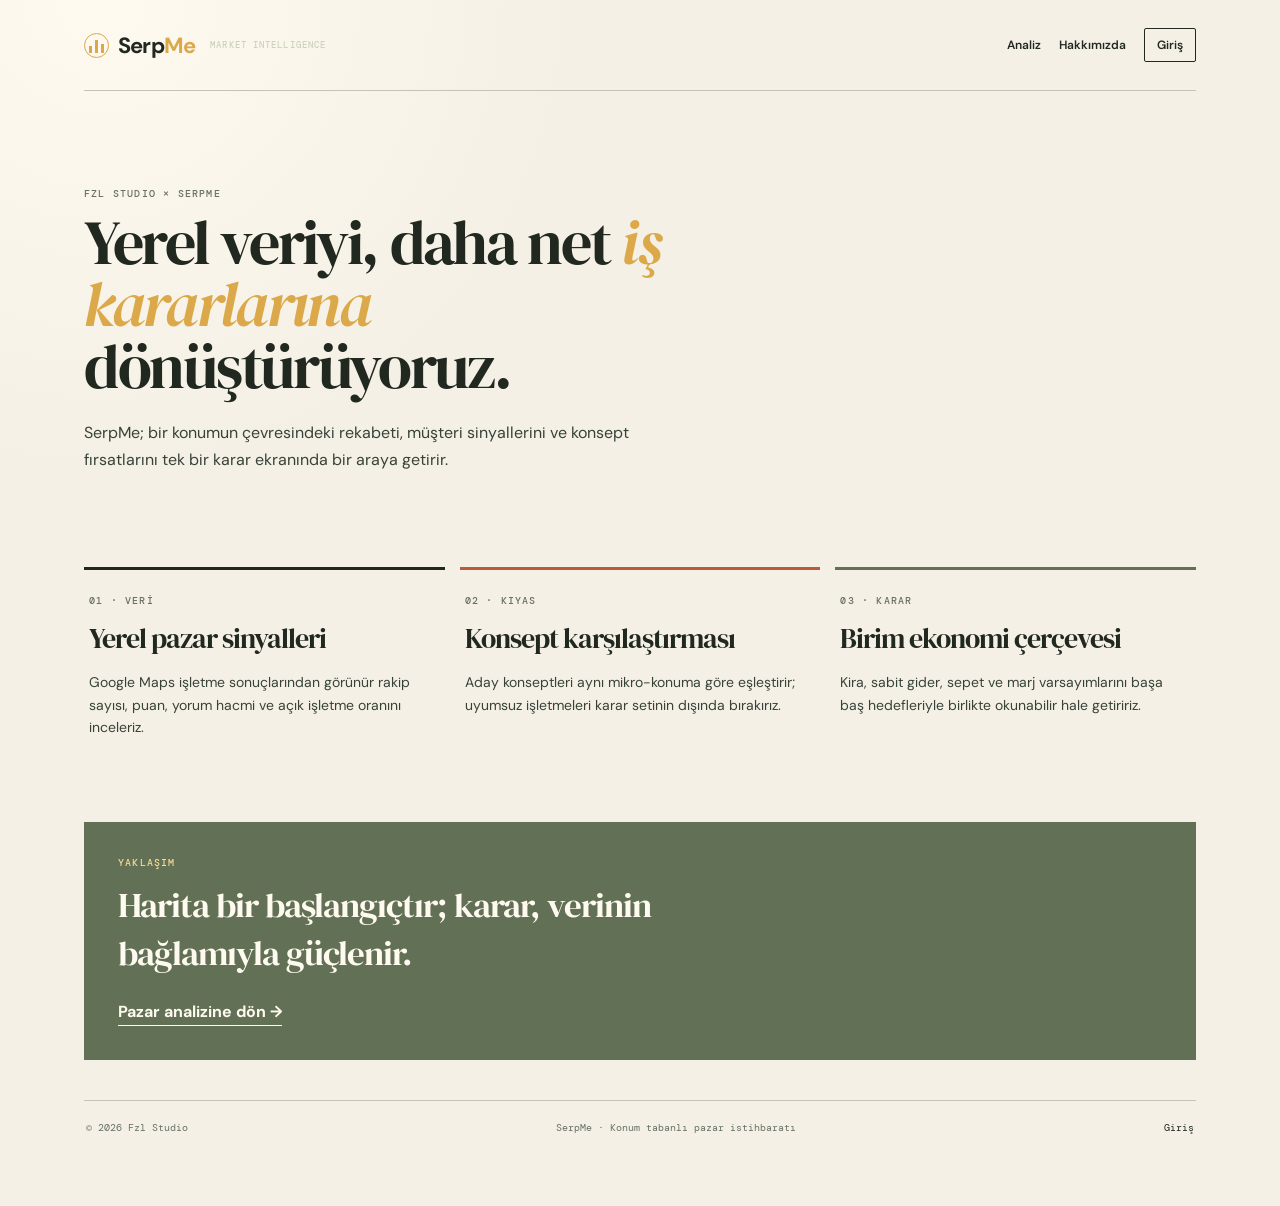
==== about.html @ f9e99232 "Harita görünümü ve SerpMe site sayfaları" ====
<!doctype html>
<html lang="tr">
<head>
  <meta charset="UTF-8" />
  <meta name="viewport" content="width=device-width, initial-scale=1.0" />
  <title>Hakkımızda — SerpMe</title>
  <link rel="stylesheet" href="styles.css" />
</head>
<body>
  <main class="site-page">
    <nav class="page-nav" aria-label="Ana menü">
      <a class="brand" href="/"><span class="logo" aria-hidden="true"><i></i><i></i><i></i></span><span>Serp<span class="brand-accent">Me</span></span><small>MARKET INTELLIGENCE</small></a>
      <div class="nav-links"><a href="/">Analiz</a><a href="/about.html" aria-current="page">Hakkımızda</a><a class="nav-cta" href="/login.html">Giriş</a></div>
    </nav>
    <section class="about-hero">
      <p class="eyebrow">FZL STUDIO × SERPME</p>
      <h1>Yerel veriyi, daha net <em>iş kararlarına</em> dönüştürüyoruz.</h1>
      <p>SerpMe; bir konumun çevresindeki rekabeti, müşteri sinyallerini ve konsept fırsatlarını tek bir karar ekranında bir araya getirir.</p>
    </section>
    <section class="about-grid">
      <article><p class="eyebrow">01 · VERİ</p><h2>Yerel pazar sinyalleri</h2><p>Google Maps işletme sonuçlarından görünür rakip sayısı, puan, yorum hacmi ve açık işletme oranını inceleriz.</p></article>
      <article><p class="eyebrow">02 · KIYAS</p><h2>Konsept karşılaştırması</h2><p>Aday konseptleri aynı mikro-konuma göre eşleştirir; uyumsuz işletmeleri karar setinin dışında bırakırız.</p></article>
      <article><p class="eyebrow">03 · KARAR</p><h2>Birim ekonomi çerçevesi</h2><p>Kira, sabit gider, sepet ve marj varsayımlarını başa baş hedefleriyle birlikte okunabilir hale getiririz.</p></article>
    </section>
    <section class="about-callout"><p class="eyebrow">YAKLAŞIM</p><h2>Harita bir başlangıçtır; karar, verinin bağlamıyla güçlenir.</h2><a class="text-link" href="/">Pazar analizine dön →</a></section>
    <footer class="site-footer"><span>© 2026 Fzl Studio</span><span>SerpMe · Konum tabanlı pazar istihbaratı</span><a href="/login.html">Giriş</a></footer>
  </main>
</body>
</html>
---- styles.css ----
@import url('https://fonts.googleapis.com/css2?family=DM+Mono:wght@400;500&family=DM+Sans:wght@400;500;600;700&family=DM+Serif+Display:ital@0;1&display=swap');

:root{--paper:#f5f0e6;--paper-deep:#e8dfcf;--ink:#202820;--ink-soft:#384338;--olive:#627055;--moss:#9aa780;--rust:#bd5b37;--rust-deep:#8e3d25;--sun:#dca94a;--line:#c9c2b4;--muted:#677066;--card:#fbf8f1}
*{box-sizing:border-box}html{background:var(--paper)}body{margin:0;background:radial-gradient(circle at 8% 0,#fffaf0 0,transparent 28%),var(--paper);color:var(--ink);font-family:'DM Sans',sans-serif;min-height:100vh}body:before{content:'';position:fixed;inset:0;z-index:-1;opacity:.26;pointer-events:none;background-image:repeating-linear-gradient(0deg,transparent 0,transparent 3px,rgba(65,53,37,.035) 4px)}main{max-width:1160px;margin:auto;padding:28px 24px 72px}.hero{min-height:595px;border:1px solid var(--ink);border-radius:3px;padding:25px 44px;position:relative;overflow:hidden;background:var(--ink);color:#fffaf0}.hero:before{content:'';position:absolute;width:450px;height:450px;right:-122px;bottom:-226px;border:1px solid rgba(245,240,230,.38);border-radius:50%;box-shadow:0 0 0 45px rgba(220,169,74,.16),0 0 0 46px rgba(245,240,230,.26),0 0 0 92px rgba(189,91,55,.15),0 0 0 93px rgba(245,240,230,.18)}.hero:after{content:'SERPME · 2026';font:500 10px 'DM Mono';letter-spacing:1.5px;color:rgba(255,250,240,.7);position:absolute;right:30px;top:30px}.brand{display:flex;align-items:center;gap:9px;font-size:22px;font-weight:700;letter-spacing:-.8px;position:relative;z-index:1}.brand small{font:500 9px 'DM Mono';letter-spacing:1.1px;color:#cbd3b9;margin-left:6px}.brand-accent{color:var(--sun)}.logo{width:25px;height:25px;display:flex;align-items:end;justify-content:center;gap:3px;padding:4px;border:1px solid var(--sun);border-radius:50%}.logo i{display:block;width:3px;background:var(--sun)}.logo i:nth-child(1){height:7px}.logo i:nth-child(2){height:13px}.logo i:nth-child(3){height:9px}.hero-copy{max-width:590px;margin-top:88px;position:relative;z-index:1}.eyebrow{font:500 10px 'DM Mono',monospace;letter-spacing:1.2px;color:var(--muted);margin:0 0 12px}.hero .eyebrow{color:#dbe5c7}h1{font:56px/1 'DM Serif Display',serif;letter-spacing:-2.3px;margin:0 0 21px;max-width:580px}h1 em{color:var(--sun);font-style:italic}.hero-copy>p:last-child{color:#d2d9c8;font-size:16px;line-height:1.6;max-width:500px}.search-card{position:absolute;z-index:2;right:40px;bottom:34px;width:445px;background:var(--card);color:var(--ink);border:1px solid #101710;border-radius:3px;padding:21px;box-shadow:8px 8px 0 rgba(220,169,74,.84);display:grid;grid-template-columns:1fr 1fr;gap:14px}.search-card label{font-size:11px;font-weight:700;letter-spacing:.15px}.search-card label small{font-weight:400;color:var(--muted)}.search-card input,.search-card select{margin-top:7px;width:100%;padding:10px 0;border:0;border-bottom:1px solid #a9aa9a;background:transparent;font:13px 'DM Sans';outline:none;color:var(--ink)}.search-card input::placeholder{color:#818477}.search-card select{appearance:none}.search-card option{background:var(--card);color:var(--ink)}.search-card input:focus,.search-card select:focus{border-color:var(--rust);box-shadow:0 1px 0 var(--rust)}.search-card .wide,.search-card button,.hint,.form-status{grid-column:1/-1}.finance-inputs{border-top:1px solid var(--line);padding-top:11px}.finance-inputs summary{cursor:pointer;font-size:11px;font-weight:700}.finance-grid{display:grid;grid-template-columns:1fr 1fr;gap:8px;margin-top:10px}.finance-grid label{font-size:10px}.finance-grid input{font-size:12px}button{border:1px solid var(--rust-deep);background:var(--rust);color:#fffaf0;border-radius:3px;font:700 13px 'DM Sans';letter-spacing:.15px;padding:13px;cursor:pointer;transition:transform .16s,background .16s}button:hover{transform:translate(-2px,-2px);background:var(--rust-deep);box-shadow:3px 3px 0 var(--sun)}button:disabled{cursor:wait;opacity:.7;transform:none;box-shadow:none}.search-card button span{font-size:18px;margin-left:5px}.hint{font-size:10px;color:var(--muted);line-height:1.45;margin:0}.form-status{font-size:11px;min-height:15px;margin:0;color:var(--rust)}.form-status.success{color:#55752c}.empty-state{height:205px;border:1px dashed #a7a291;border-radius:3px;margin-top:24px;display:grid;place-content:center;text-align:center;color:var(--muted);background:rgba(255,252,246,.46)}.empty-state span{font-size:32px;color:var(--rust)}#report{padding-top:58px}.report-heading{display:flex;justify-content:space-between;align-items:end;margin-bottom:22px}h2{font:38px 'DM Serif Display';letter-spacing:-1px;margin:0}#report-date{margin:8px 0 0;color:var(--muted);font-size:13px}.secondary{background:transparent;border:1px solid var(--ink);color:var(--ink);padding:10px 15px}.secondary:hover{background:var(--ink);color:var(--paper);box-shadow:none}.score-card{border:1px solid var(--ink);border-radius:3px;background:var(--sun);padding:27px 32px;display:flex;gap:25px;align-items:center}.score-ring{background:#fff9ec;border:1px solid var(--ink);width:94px;height:94px;border-radius:50%;display:grid;place-content:center;text-align:center}.score-ring strong{font:38px/28px 'DM Serif Display'}.score-ring span{font:10px 'DM Mono';margin-top:8px}.score-card .eyebrow{color:#66351e}.score-card h3,.business-plan h3,.concept-section h3,.insight-grid h3,.results-section h3{font:25px 'DM Serif Display';letter-spacing:-.5px;margin:0}.score-card p:last-child{margin:7px 0 0;max-width:640px;line-height:1.5;color:#45311e}.metric-grid{display:grid;grid-template-columns:repeat(5,1fr);gap:11px;margin:14px 0}.metric{padding:18px;background:var(--card);border:1px solid var(--line);border-radius:3px}.metric p{margin:0;color:var(--muted);font-size:11px}.metric strong{display:block;font:32px 'DM Serif Display';letter-spacing:-.8px;margin:9px 0 3px}.metric small{color:var(--muted);font-size:10px}.insight-grid{display:grid;grid-template-columns:repeat(3,1fr);gap:14px;margin:30px 0}.insight-grid article{border-top:3px solid var(--ink);padding:17px 3px}.insight-grid article:nth-child(2){border-color:var(--rust)}.insight-grid article:nth-child(3){border-color:var(--olive)}.insight-grid article>p:last-child{font-size:14px;line-height:1.55;color:var(--ink-soft)}.concept-section,.results-section{border:1px solid var(--line);background:var(--card);border-radius:3px;padding:26px;margin:28px 0}.concept-section>div>p:last-child{font-size:13px;color:var(--muted);margin-bottom:18px}.concept-list{display:grid;gap:9px}.concept{display:grid;grid-template-columns:30px 1.4fr .8fr .8fr;border-top:1px solid var(--line);padding:13px 0;align-items:center;gap:12px;font-size:13px}.concept:first-child{border-top:3px solid var(--rust)}.concept-rank{font:500 18px 'DM Mono';color:var(--rust)}.concept strong{display:block}.concept small,.selection-note{color:var(--muted)}.concept-score{text-align:right;font:500 23px 'DM Mono';color:var(--olive)}.concept-score small{font:10px 'DM Mono'}.selection-note{font-size:12px;margin:6px 0 0}.match{display:block;color:var(--rust);font-weight:500;margin-top:3px}.business-plan{margin:28px 0;padding:27px;border-radius:3px;background:var(--olive);border:1px solid #3b4934;color:#fffaf0}.business-plan .eyebrow{color:#f2d996}.business-plan>div>p:last-child{color:#e3ebd9;font-size:13px;line-height:1.55}.plan-grid{display:grid;grid-template-columns:repeat(4,1fr);gap:10px;margin:20px 0}.plan-grid article{border:1px solid rgba(255,250,240,.34);border-radius:2px;padding:14px}.plan-grid p{color:#dce6d0;font-size:11px;margin:0}.plan-grid strong{display:block;font:500 24px 'DM Mono';color:#f6da93;margin-top:7px}.plan-actions{margin:0;padding-left:20px;color:#f4f6ef;font-size:13px;line-height:1.7}.business-plan .disclaimer{color:#dce6d0}.result-list{margin-top:16px}.result{display:grid;grid-template-columns:1.6fr .5fr .8fr .6fr;gap:12px;border-top:1px solid var(--line);padding:14px 0;font-size:13px;align-items:center}.result strong{font-size:14px}.rating{color:var(--rust)}.open{color:#51702c}.closed{color:var(--rust)}.disclaimer{font-size:11px;color:var(--muted);line-height:1.55;margin-top:20px}#data-source{color:var(--rust)}@media(max-width:850px){.hero{min-height:725px}.search-card{left:32px;right:32px;bottom:30px;width:auto}.metric-grid{grid-template-columns:repeat(3,1fr)}}@media(max-width:620px){main{padding:12px}.hero{padding:24px;min-height:755px}.hero:after{display:none}.hero-copy{margin-top:60px}h1{font-size:46px;letter-spacing:-1.6px}.search-card{left:18px;right:18px;bottom:18px}.metric-grid,.insight-grid{grid-template-columns:1fr 1fr}.plan-grid{grid-template-columns:1fr 1fr}.result{grid-template-columns:1.5fr 1fr}.result span:nth-child(3){display:none}.brand small{display:none}}@media(max-width:420px){.search-card,.metric-grid,.insight-grid{grid-template-columns:1fr}.report-heading{align-items:start;gap:15px;flex-direction:column}.score-card{padding:20px;align-items:flex-start}.result{grid-template-columns:1fr 1fr}}
.top-nav,.page-nav{display:flex;align-items:center;justify-content:space-between;gap:20px;position:relative;z-index:2}.top-nav .brand{color:#fffaf0;text-decoration:none}.nav-links{display:flex;align-items:center;gap:18px}.nav-links a{color:inherit;text-decoration:none;font-size:12px;font-weight:600}.top-nav .nav-links a{color:#eef1e8}.nav-links .nav-cta{border:1px solid currentColor;padding:8px 12px;border-radius:2px}.top-nav .nav-cta{color:var(--sun)!important}.site-footer{margin-top:40px;padding:20px 2px 0;border-top:1px solid var(--line);display:flex;gap:14px;justify-content:space-between;flex-wrap:wrap;color:var(--muted);font:10px 'DM Mono'}.site-footer a{color:var(--ink);text-decoration:none}.map-section{display:grid;grid-template-columns:.85fr 1.25fr;gap:0;margin:28px 0;border:1px solid var(--ink);background:var(--card)}.map-copy{padding:26px;border-right:1px solid var(--line)}.map-copy h3{font:27px 'DM Serif Display';margin:0}.map-copy>p:not(.eyebrow){color:var(--muted);font-size:13px;line-height:1.5}.map-stats{display:grid;gap:10px;margin:22px 0}.map-stats article{display:flex;justify-content:space-between;align-items:baseline;border-bottom:1px solid var(--line);padding-bottom:9px}.map-stats span{font-size:11px;color:var(--muted)}.map-stats strong{font:24px 'DM Serif Display';color:var(--rust)}.map-note{font-size:11px!important}.map-frame-wrap{min-height:330px;background:var(--paper-deep)}#location-map{display:block;width:100%;height:100%;min-height:330px;border:0;filter:saturate(.72) contrast(1.06)}.map-businesses{grid-column:1/-1;padding:0 26px 18px;display:grid;grid-template-columns:repeat(5,1fr);gap:10px}.map-business{min-width:0;border-top:2px solid var(--olive);padding-top:10px;display:grid;grid-template-columns:27px 1fr auto;gap:7px;font-size:11px}.map-business>span{font:10px 'DM Mono';color:var(--rust)}.map-business strong,.map-business small{display:block;overflow:hidden;text-overflow:ellipsis;white-space:nowrap}.map-business small{margin-top:3px;color:var(--muted);font-size:10px}.map-business b{font:500 14px 'DM Mono';color:var(--rust)}.map-business b small{font-size:8px;display:inline}.site-page{max-width:1160px;margin:auto;padding:28px 24px 72px}.page-nav{padding-bottom:28px;border-bottom:1px solid var(--line)}.page-nav .brand{color:var(--ink);text-decoration:none}.about-hero{max-width:780px;padding:96px 0 78px}.about-hero h1,.login-card h1{font-size:62px}.about-hero>p:last-child{max-width:560px;line-height:1.7;color:var(--ink-soft)}.about-grid{display:grid;grid-template-columns:repeat(3,1fr);gap:15px}.about-grid article{padding:24px 5px;border-top:3px solid var(--ink)}.about-grid article:nth-child(2){border-color:var(--rust)}.about-grid article:nth-child(3){border-color:var(--olive)}.about-grid h2,.about-callout h2{font:28px 'DM Serif Display';margin:0}.about-grid article>p:last-child{line-height:1.6;color:var(--ink-soft);font-size:14px}.about-callout{margin-top:45px;padding:34px;background:var(--olive);color:#fffaf0}.about-callout .eyebrow{color:#f5d996}.about-callout h2{font-size:35px;max-width:640px}.text-link{display:inline-block;margin-top:24px;color:inherit;font-weight:700;text-decoration:none;border-bottom:1px solid currentColor;padding-bottom:3px}.login-page{min-height:100vh;display:flex;flex-direction:column}.login-card{width:min(100%,530px);margin:72px auto 0;padding:34px;background:var(--card);border:1px solid var(--ink);box-shadow:8px 8px 0 var(--sun)}.login-card h1{font-size:47px}.login-card>p:not(.eyebrow):not(.login-note){color:var(--ink-soft);line-height:1.6}.login-form{display:grid;gap:16px;margin-top:28px}.login-form label{font-size:12px;font-weight:700}.login-form input{display:block;width:100%;margin-top:7px;border:0;border-bottom:1px solid var(--line);background:transparent;padding:11px 0;color:var(--ink);font:14px 'DM Sans';outline:none}.login-form input:focus{border-color:var(--rust)}.login-form button{margin-top:5px}.login-note{font-size:11px;line-height:1.5;color:var(--muted);margin-top:16px}.login-page .site-footer{margin-top:auto}@media(max-width:850px){.map-section{grid-template-columns:1fr}.map-copy{border-right:0;border-bottom:1px solid var(--line)}.map-businesses{grid-template-columns:repeat(3,1fr)}.about-grid{grid-template-columns:1fr 1fr}}@media(max-width:620px){.top-nav,.page-nav{align-items:flex-start}.nav-links{gap:10px}.nav-links a:not(.nav-cta){display:none}.map-businesses{grid-template-columns:1fr 1fr;padding:0 18px 18px}.map-copy{padding:21px}.about-hero{padding:64px 0 52px}.about-hero h1{font-size:47px}.about-grid{grid-template-columns:1fr}.site-footer{font-size:9px}.login-card{margin-top:42px;padding:25px}.login-card h1{font-size:42px}}
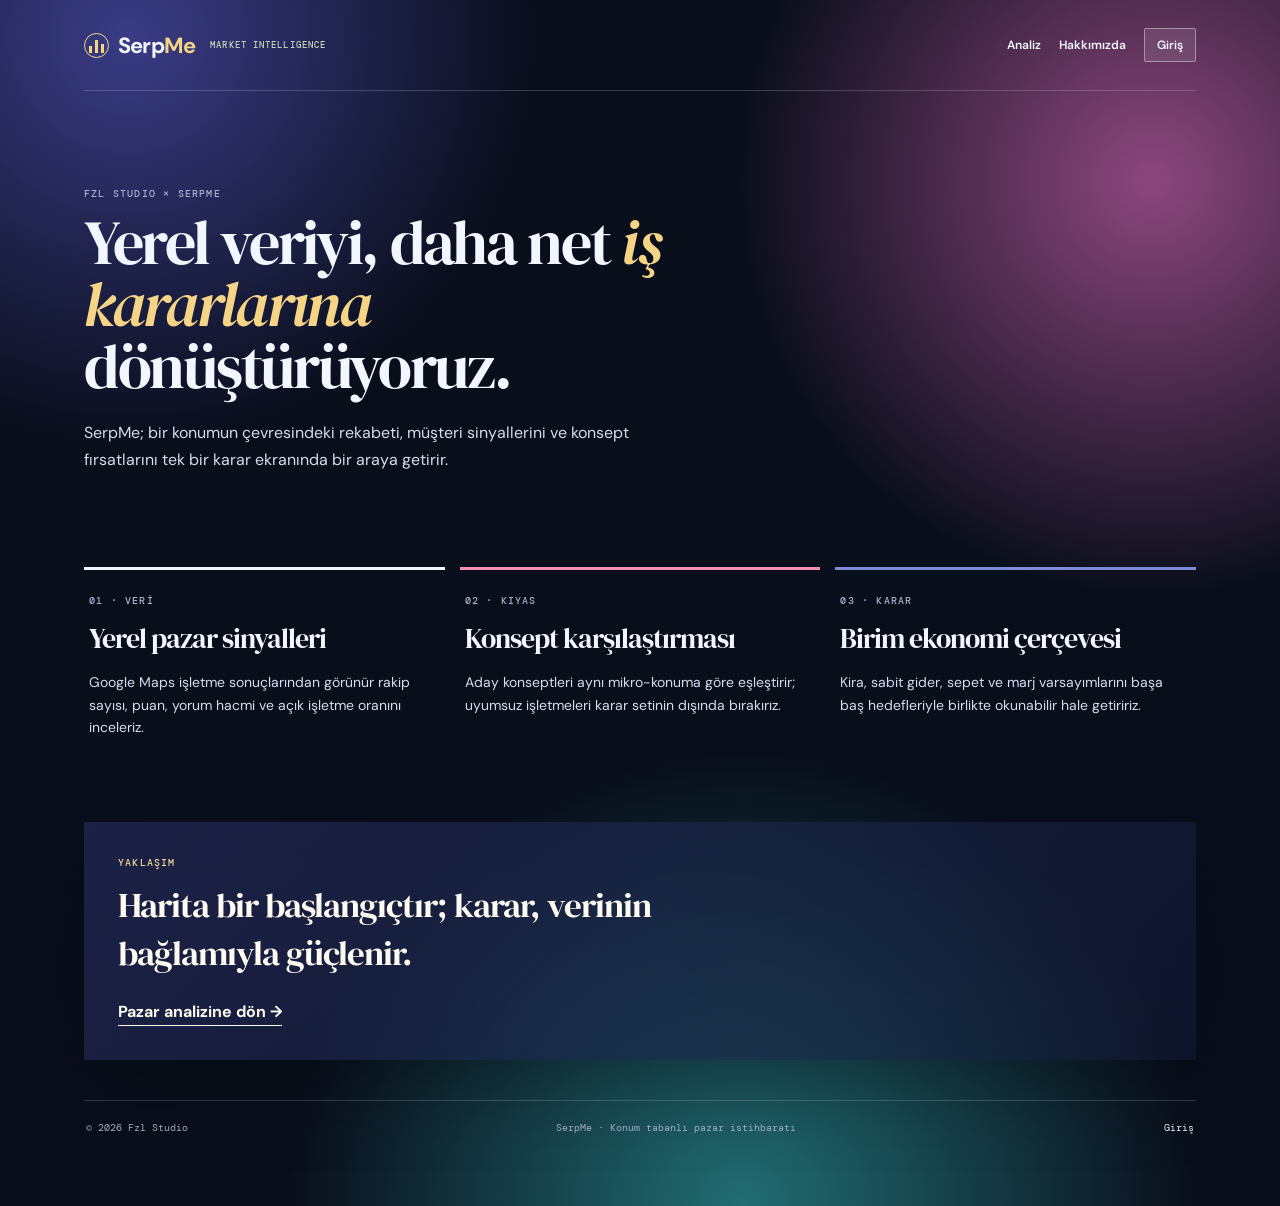
==== commit 88b591a2: "Liquid glass, Supabase giriş ve fikir portföyü" ====
--- a/about.html
+++ b/about.html
@@ -5,12 +5,13 @@
   <meta name="viewport" content="width=device-width, initial-scale=1.0" />
   <title>Hakkımızda — SerpMe</title>
   <link rel="stylesheet" href="styles.css" />
+  <link rel="stylesheet" href="liquid.css" />
 </head>
 <body>
   <main class="site-page">
     <nav class="page-nav" aria-label="Ana menü">
       <a class="brand" href="/"><span class="logo" aria-hidden="true"><i></i><i></i><i></i></span><span>Serp<span class="brand-accent">Me</span></span><small>MARKET INTELLIGENCE</small></a>
-      <div class="nav-links"><a href="/">Analiz</a><a href="/about.html" aria-current="page">Hakkımızda</a><a class="nav-cta" href="/login.html">Giriş</a></div>
+      <div class="nav-links"><a href="/">Analiz</a><a href="/about.html" aria-current="page">Hakkımızda</a><a class="nav-cta" data-auth-link href="/login.html">Giriş</a></div>
     </nav>
     <section class="about-hero">
       <p class="eyebrow">FZL STUDIO × SERPME</p>
@@ -25,5 +26,6 @@
     <section class="about-callout"><p class="eyebrow">YAKLAŞIM</p><h2>Harita bir başlangıçtır; karar, verinin bağlamıyla güçlenir.</h2><a class="text-link" href="/">Pazar analizine dön →</a></section>
     <footer class="site-footer"><span>© 2026 Fzl Studio</span><span>SerpMe · Konum tabanlı pazar istihbaratı</span><a href="/login.html">Giriş</a></footer>
   </main>
+  <script src="supabase-config.js"></script><script src="auth.js"></script>
 </body>
 </html>
--- a/liquid.css
+++ b/liquid.css
@@ -0,0 +1,2 @@
+:root{--paper:#0b1020;--paper-deep:#151b35;--ink:#f2f6ff;--ink-soft:#d4dcf0;--olive:#7d8cda;--moss:#8dd7c1;--rust:#fb8fb1;--rust-deep:#d76591;--sun:#f5d486;--line:rgba(231,240,255,.2);--muted:#a6b3ce;--card:rgba(22,31,60,.56)}
+body{background:radial-gradient(circle at 10% 3%,#3a3c86 0,transparent 25%),radial-gradient(circle at 90% 15%,#8c477d 0,transparent 27%),radial-gradient(circle at 58% 100%,#216d72 0,transparent 32%),#090e1b}body:before{opacity:.38;background-image:radial-gradient(rgba(255,255,255,.13) 1px,transparent 1px);background-size:5px 5px}.hero,.about-callout{background:linear-gradient(135deg,rgba(36,44,91,.68),rgba(18,27,54,.58));border-color:rgba(255,255,255,.28);backdrop-filter:blur(24px);box-shadow:0 28px 80px rgba(0,0,0,.25)}.hero:before{border-color:rgba(255,255,255,.42);box-shadow:0 0 0 45px rgba(245,212,134,.12),0 0 0 46px rgba(255,255,255,.17),0 0 0 92px rgba(141,215,193,.13),0 0 0 93px rgba(255,255,255,.12)}.search-card,.metric,.concept-section,.results-section,.map-section,.login-card,.portfolio-item,.idea-dialog{background:rgba(22,31,60,.56);border-color:rgba(255,255,255,.23);backdrop-filter:blur(20px);box-shadow:0 18px 45px rgba(3,7,22,.2)}.search-card{box-shadow:0 22px 55px rgba(3,7,22,.35)}.search-card input,.search-card select,.login-form input,.feasibility-grid input,.feasibility-grid select,.feasibility-grid textarea,.idea-dialog input,.idea-dialog select,.idea-dialog textarea{color:var(--ink);border-color:rgba(230,238,255,.35)}.search-card option,.feasibility-grid option,.idea-dialog option{background:#1c2446}.search-card input::placeholder,.feasibility-grid input::placeholder,.feasibility-grid textarea::placeholder{color:#9aa9cb}.score-card{background:linear-gradient(120deg,rgba(122,91,189,.86),rgba(47,133,137,.83));border-color:rgba(255,255,255,.35)}.score-ring{background:rgba(12,20,45,.62);color:var(--ink);border-color:rgba(255,255,255,.6)}.business-plan{background:linear-gradient(125deg,rgba(61,70,142,.82),rgba(40,119,121,.77));border-color:rgba(255,255,255,.3)}.site-footer a,.page-nav .brand,.secondary{color:var(--ink)}.secondary{border-color:rgba(255,255,255,.35);background:rgba(255,255,255,.08)}.secondary:hover{background:rgba(255,255,255,.18)}.top-nav .nav-cta,.nav-links .nav-cta{border-color:rgba(255,255,255,.4);background:rgba(255,255,255,.1)}.map-frame-wrap{background:rgba(255,255,255,.08)}.map-business{border-color:var(--moss)}.portfolio-hero{max-width:760px;padding:84px 0 54px}.portfolio-hero h1{font:58px/1 'DM Serif Display';letter-spacing:-2px;margin:0}.portfolio-hero p:last-child{color:var(--muted);line-height:1.6}.portfolio-grid{display:grid;grid-template-columns:1fr 1fr;gap:28px}.section-heading{display:flex;justify-content:space-between;align-items:end;margin-bottom:15px}.section-heading h2{margin:0}.portfolio-list{display:grid;gap:12px}.portfolio-item{padding:18px;border:1px solid var(--line);border-radius:16px}.portfolio-item p{font:10px 'DM Mono';letter-spacing:1px;color:var(--sun);margin:0 0 8px}.portfolio-item h3{font:24px 'DM Serif Display';margin:0}.portfolio-item span,.portfolio-item small{display:block;color:var(--muted);font-size:12px;margin-top:5px}.report-item>div{margin-top:13px;display:flex;align-items:baseline;gap:8px}.report-item b{font:28px 'DM Serif Display';color:var(--sun)}.portfolio-empty{padding:22px;color:var(--muted);border:1px dashed var(--line);border-radius:14px;font-size:13px}.feasibility-section{display:grid;grid-template-columns:.8fr 1.2fr;gap:28px;margin:28px 0;padding:28px;border:1px solid rgba(255,255,255,.25);background:rgba(255,255,255,.08);backdrop-filter:blur(20px);border-radius:18px}.feasibility-section h3{font:28px 'DM Serif Display';margin:0}.feasibility-section>div>p:last-child{color:var(--muted);line-height:1.55;font-size:13px}.feasibility-grid{display:grid;grid-template-columns:1fr 1fr;gap:14px}.feasibility-grid label{font-size:11px;font-weight:700}.feasibility-grid input,.feasibility-grid select,.feasibility-grid textarea,.idea-dialog input,.idea-dialog select,.idea-dialog textarea{width:100%;display:block;margin-top:7px;background:transparent;border:0;border-bottom:1px solid var(--line);padding:10px 0;font:13px 'DM Sans';outline:none}.feasibility-grid textarea,.idea-dialog textarea{min-height:66px;resize:vertical}.feasibility-grid .wide{grid-column:1/-1}.feasibility-grid button{grid-column:1/-1}.idea-dialog{width:min(92vw,480px);padding:28px;color:var(--ink);border-radius:18px}.idea-dialog::backdrop{background:rgba(3,6,17,.72);backdrop-filter:blur(8px)}.idea-dialog form{display:grid;gap:14px}.idea-dialog h2{margin:0}.idea-dialog label{font-size:11px;font-weight:700}.dialog-close{position:absolute;right:14px;top:14px;padding:3px 9px;font-size:20px;background:transparent;border:0;color:var(--ink)}.dialog-close:hover{box-shadow:none}.auth-secondary{width:100%;margin-top:12px}.login-card{border-radius:18px;box-shadow:0 24px 70px rgba(3,7,22,.35)}@media(max-width:720px){.portfolio-grid,.feasibility-section{grid-template-columns:1fr}.portfolio-hero h1{font-size:46px}.feasibility-grid{grid-template-columns:1fr}}
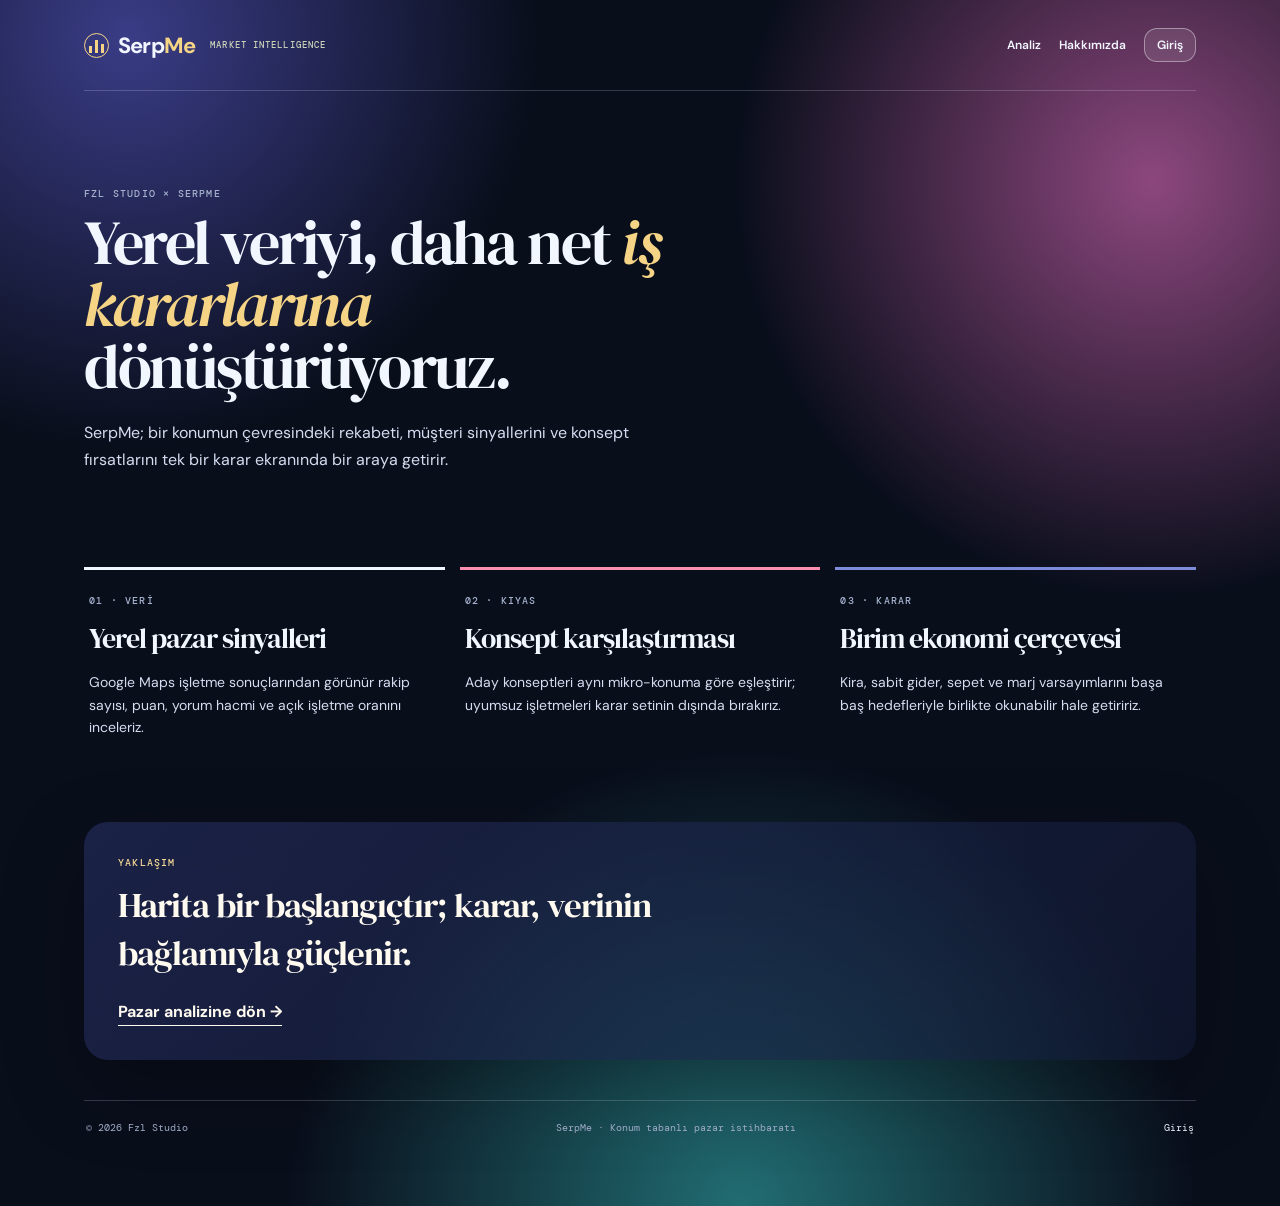
==== commit 39045982: "Talep doğrulama ve otomatik finans senaryosu ekle" ====
--- a/about.html
+++ b/about.html
@@ -6,6 +6,7 @@
   <title>Hakkımızda — SerpMe</title>
   <link rel="stylesheet" href="styles.css" />
   <link rel="stylesheet" href="liquid.css" />
+  <link rel="stylesheet" href="smooth.css" />
 </head>
 <body>
   <main class="site-page">
--- a/liquid.css
+++ b/liquid.css
@@ -1,2 +1,4 @@
-:root{--paper:#0b1020;--paper-deep:#151b35;--ink:#f2f6ff;--ink-soft:#d4dcf0;--olive:#7d8cda;--moss:#8dd7c1;--rust:#fb8fb1;--rust-deep:#d76591;--sun:#f5d486;--line:rgba(231,240,255,.2);--muted:#a6b3ce;--card:rgba(22,31,60,.56)}
+:root{--paper:#0b1020;--paper-deep:#151b35;--ink:#f2f6ff;--ink-soft:#d4dcf0;--olive:#7d8cda;--moss:#8dd7c1;--rust:#fb8fb1;--rust-deep:#d76591;--sun:#f5d486;--line:rgba(231,240,255,.2);--muted:#a6b3ce;--card:rgba(22,31,60,.56);--radius-xl:32px;--radius-lg:24px;--radius-md:18px;--radius-sm:13px}
+/* Softer, layered surfaces: one radius scale across reports, auth and portfolio. */
+.hero{border-radius:var(--radius-xl)}.search-card,.score-card,.business-plan,.concept-section,.results-section,.map-section,.about-callout,.login-card,.portfolio-item,.idea-dialog,.feasibility-section,.viability-section{border-radius:var(--radius-lg)}.metric,.plan-grid article,.viability-components article,.signal-grid article,.reasoning-panel,.evaluation-method,.empty-state{border-radius:var(--radius-md)}button,.secondary,.top-nav .nav-cta,.nav-links .nav-cta,.analysis-badges span,.radius-ladder span,.proxy-list span{border-radius:var(--radius-sm)}.search-card input,.search-card select,.login-form input,.feasibility-grid input,.feasibility-grid select,.feasibility-grid textarea,.idea-dialog input,.idea-dialog select,.idea-dialog textarea{border-radius:10px}.map-section{overflow:hidden}.finance-mode{display:flex;gap:9px;flex-wrap:wrap;margin:13px 0 8px}.finance-mode label{display:flex;align-items:center;gap:6px;padding:8px 10px;border:1px solid rgba(230,238,255,.28);border-radius:999px;font-size:10px;background:rgba(255,255,255,.06)}.finance-mode input{accent-color:var(--sun)}.finance-note{margin:0;color:var(--muted);font-size:10px;line-height:1.45}.evaluation-method{margin-top:12px;padding:18px 19px;border:1px solid rgba(255,255,255,.22);background:linear-gradient(135deg,rgba(141,215,193,.14),rgba(245,212,134,.08))}.evaluation-method h4{font:23px 'DM Serif Display';margin:0}.evaluation-method p:not(.eyebrow),.evaluation-method li{font-size:12px;line-height:1.55;color:var(--muted)}.evaluation-method ol{margin:10px 0 0;padding-left:19px}@media(max-width:620px){.hero{border-radius:24px}.search-card,.score-card,.business-plan,.concept-section,.results-section,.map-section,.login-card,.feasibility-section,.viability-section{border-radius:19px}}
 body{background:radial-gradient(circle at 10% 3%,#3a3c86 0,transparent 25%),radial-gradient(circle at 90% 15%,#8c477d 0,transparent 27%),radial-gradient(circle at 58% 100%,#216d72 0,transparent 32%),#090e1b}body:before{opacity:.38;background-image:radial-gradient(rgba(255,255,255,.13) 1px,transparent 1px);background-size:5px 5px}.hero,.about-callout{background:linear-gradient(135deg,rgba(36,44,91,.68),rgba(18,27,54,.58));border-color:rgba(255,255,255,.28);backdrop-filter:blur(24px);box-shadow:0 28px 80px rgba(0,0,0,.25)}.hero:before{border-color:rgba(255,255,255,.42);box-shadow:0 0 0 45px rgba(245,212,134,.12),0 0 0 46px rgba(255,255,255,.17),0 0 0 92px rgba(141,215,193,.13),0 0 0 93px rgba(255,255,255,.12)}.search-card,.metric,.concept-section,.results-section,.map-section,.login-card,.portfolio-item,.idea-dialog{background:rgba(22,31,60,.56);border-color:rgba(255,255,255,.23);backdrop-filter:blur(20px);box-shadow:0 18px 45px rgba(3,7,22,.2)}.search-card{box-shadow:0 22px 55px rgba(3,7,22,.35)}.search-card input,.search-card select,.login-form input,.feasibility-grid input,.feasibility-grid select,.feasibility-grid textarea,.idea-dialog input,.idea-dialog select,.idea-dialog textarea{color:var(--ink);border-color:rgba(230,238,255,.35)}.search-card option,.feasibility-grid option,.idea-dialog option{background:#1c2446}.search-card input::placeholder,.feasibility-grid input::placeholder,.feasibility-grid textarea::placeholder{color:#9aa9cb}.score-card{background:linear-gradient(120deg,rgba(122,91,189,.86),rgba(47,133,137,.83));border-color:rgba(255,255,255,.35)}.score-ring{background:rgba(12,20,45,.62);color:var(--ink);border-color:rgba(255,255,255,.6)}.business-plan{background:linear-gradient(125deg,rgba(61,70,142,.82),rgba(40,119,121,.77));border-color:rgba(255,255,255,.3)}.site-footer a,.page-nav .brand,.secondary{color:var(--ink)}.secondary{border-color:rgba(255,255,255,.35);background:rgba(255,255,255,.08)}.secondary:hover{background:rgba(255,255,255,.18)}.top-nav .nav-cta,.nav-links .nav-cta{border-color:rgba(255,255,255,.4);background:rgba(255,255,255,.1)}.map-frame-wrap{background:rgba(255,255,255,.08)}.map-business{border-color:var(--moss)}.portfolio-hero{max-width:760px;padding:84px 0 54px}.portfolio-hero h1{font:58px/1 'DM Serif Display';letter-spacing:-2px;margin:0}.portfolio-hero p:last-child{color:var(--muted);line-height:1.6}.portfolio-grid{display:grid;grid-template-columns:1fr 1fr;gap:28px}.section-heading{display:flex;justify-content:space-between;align-items:end;margin-bottom:15px}.section-heading h2{margin:0}.portfolio-list{display:grid;gap:12px}.portfolio-item{padding:18px;border:1px solid var(--line);border-radius:16px}.portfolio-item p{font:10px 'DM Mono';letter-spacing:1px;color:var(--sun);margin:0 0 8px}.portfolio-item h3{font:24px 'DM Serif Display';margin:0}.portfolio-item span,.portfolio-item small{display:block;color:var(--muted);font-size:12px;margin-top:5px}.report-item>div{margin-top:13px;display:flex;align-items:baseline;gap:8px}.report-item b{font:28px 'DM Serif Display';color:var(--sun)}.portfolio-empty{padding:22px;color:var(--muted);border:1px dashed var(--line);border-radius:14px;font-size:13px}.feasibility-section{display:grid;grid-template-columns:.8fr 1.2fr;gap:28px;margin:28px 0;padding:28px;border:1px solid rgba(255,255,255,.25);background:rgba(255,255,255,.08);backdrop-filter:blur(20px);border-radius:18px}.feasibility-section h3{font:28px 'DM Serif Display';margin:0}.feasibility-section>div>p:last-child{color:var(--muted);line-height:1.55;font-size:13px}.feasibility-grid{display:grid;grid-template-columns:1fr 1fr;gap:14px}.feasibility-grid label{font-size:11px;font-weight:700}.feasibility-grid input,.feasibility-grid select,.feasibility-grid textarea,.idea-dialog input,.idea-dialog select,.idea-dialog textarea{width:100%;display:block;margin-top:7px;background:transparent;border:0;border-bottom:1px solid var(--line);padding:10px 0;font:13px 'DM Sans';outline:none}.feasibility-grid textarea,.idea-dialog textarea{min-height:66px;resize:vertical}.feasibility-grid .wide{grid-column:1/-1}.feasibility-grid button{grid-column:1/-1}.idea-dialog{width:min(92vw,480px);padding:28px;color:var(--ink);border-radius:18px}.idea-dialog::backdrop{background:rgba(3,6,17,.72);backdrop-filter:blur(8px)}.idea-dialog form{display:grid;gap:14px}.idea-dialog h2{margin:0}.idea-dialog label{font-size:11px;font-weight:700}.dialog-close{position:absolute;right:14px;top:14px;padding:3px 9px;font-size:20px;background:transparent;border:0;color:var(--ink)}.dialog-close:hover{box-shadow:none}.auth-secondary{width:100%;margin-top:12px}.login-card{border-radius:18px;box-shadow:0 24px 70px rgba(3,7,22,.35)}@media(max-width:720px){.portfolio-grid,.feasibility-section{grid-template-columns:1fr}.portfolio-hero h1{font-size:46px}.feasibility-grid{grid-template-columns:1fr}}
--- a/smooth.css
+++ b/smooth.css
@@ -0,0 +1,2 @@
+/* Shared softer surface layer, loaded after the existing product styles. */
+.hero{border-radius:32px}.search-card,.score-card,.business-plan,.concept-section,.results-section,.map-section,.about-callout,.login-card,.portfolio-item,.idea-dialog,.feasibility-section,.viability-section{border-radius:24px}.metric,.plan-grid article,.viability-components article,.signal-grid article,.reasoning-panel,.evaluation-method,.empty-state{border-radius:18px}button,.secondary,.top-nav .nav-cta,.nav-links .nav-cta,.analysis-badges span,.radius-ladder span,.proxy-list span{border-radius:13px}.search-card input,.search-card select,.login-form input,.feasibility-grid input,.feasibility-grid select,.feasibility-grid textarea,.idea-dialog input,.idea-dialog select,.idea-dialog textarea{border-radius:10px}.map-section{overflow:hidden}.finance-mode{display:flex;gap:9px;flex-wrap:wrap;margin:13px 0 8px}.finance-mode label{display:flex;align-items:center;gap:6px;padding:8px 10px;border:1px solid rgba(230,238,255,.28);border-radius:999px;font-size:10px;background:rgba(255,255,255,.06)}.finance-mode input{accent-color:var(--sun)}.finance-note{margin:0;color:var(--muted);font-size:10px;line-height:1.45}.evaluation-method{margin-top:12px;padding:18px 19px;border:1px solid rgba(255,255,255,.22);background:linear-gradient(135deg,rgba(141,215,193,.14),rgba(245,212,134,.08))}.evaluation-method h4{font:23px 'DM Serif Display';margin:0}.evaluation-method p:not(.eyebrow),.evaluation-method li{font-size:12px;line-height:1.55;color:var(--muted)}.evaluation-method ol{margin:10px 0 0;padding-left:19px}@media(max-width:620px){.hero{border-radius:24px}.search-card,.score-card,.business-plan,.concept-section,.results-section,.map-section,.login-card,.feasibility-section,.viability-section{border-radius:19px}}
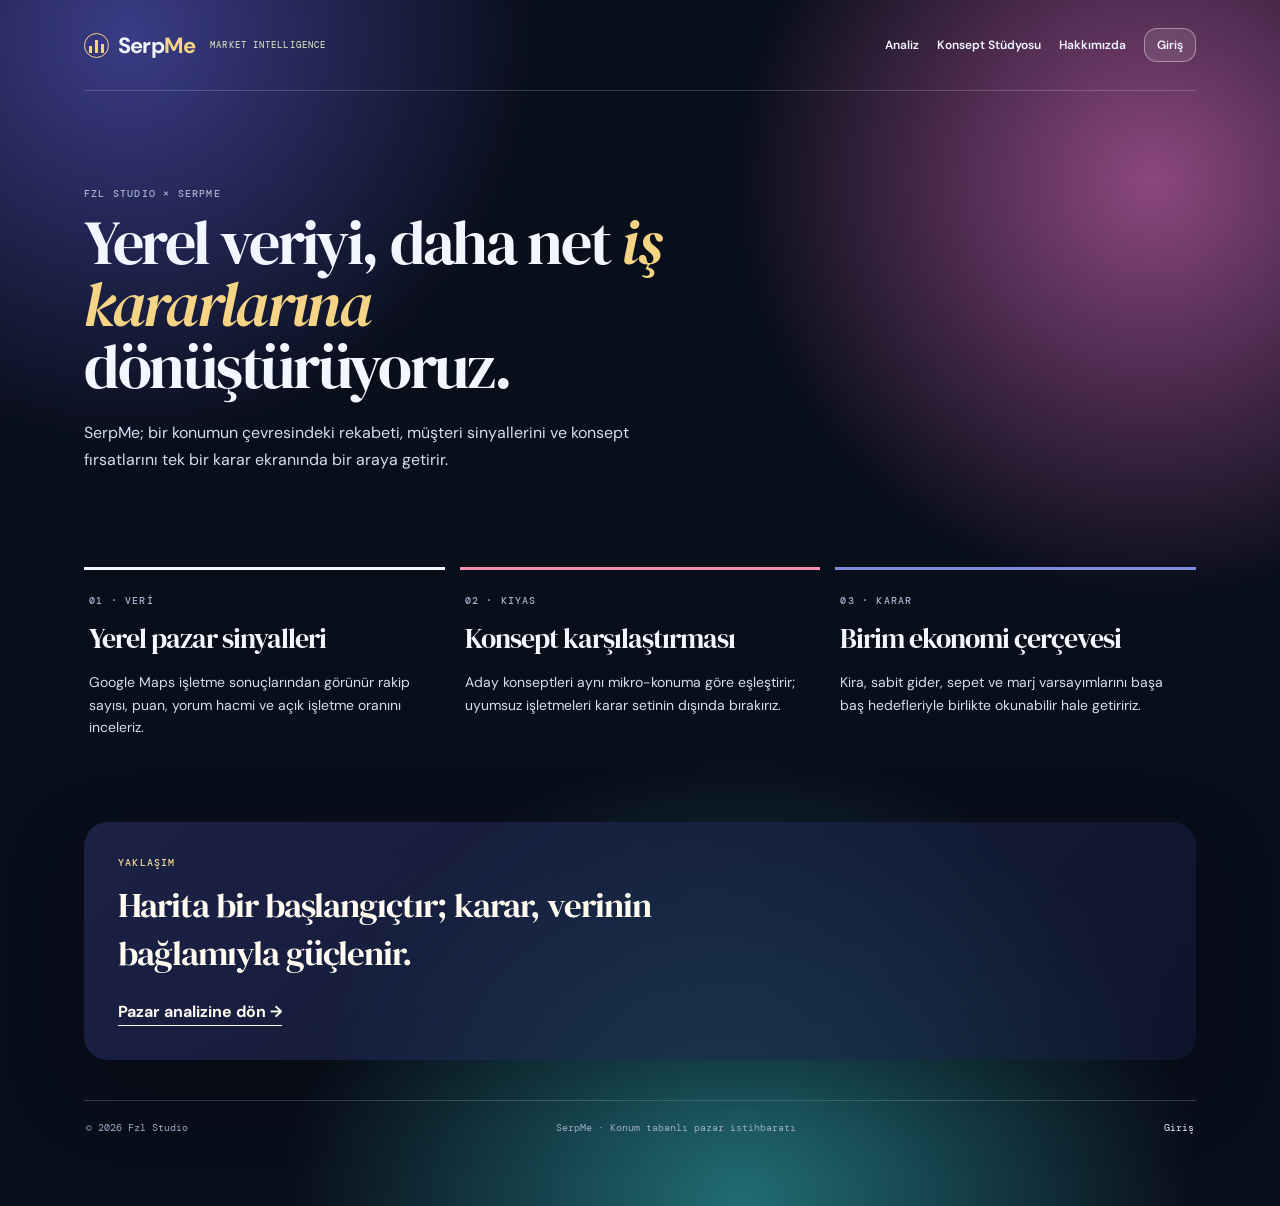
==== commit 17ca6899: "Konsept stüdyosu ve otomatik finans doğrulaması ekle" ====
--- a/about.html
+++ b/about.html
@@ -12,7 +12,7 @@
   <main class="site-page">
     <nav class="page-nav" aria-label="Ana menü">
       <a class="brand" href="/"><span class="logo" aria-hidden="true"><i></i><i></i><i></i></span><span>Serp<span class="brand-accent">Me</span></span><small>MARKET INTELLIGENCE</small></a>
-      <div class="nav-links"><a href="/">Analiz</a><a href="/about.html" aria-current="page">Hakkımızda</a><a class="nav-cta" data-auth-link href="/login.html">Giriş</a></div>
+      <div class="nav-links"><a href="/">Analiz</a><a href="/launch.html">Konsept Stüdyosu</a><a href="/about.html" aria-current="page">Hakkımızda</a><a class="nav-cta" data-auth-link href="/login.html">Giriş</a></div>
     </nav>
     <section class="about-hero">
       <p class="eyebrow">FZL STUDIO × SERPME</p>
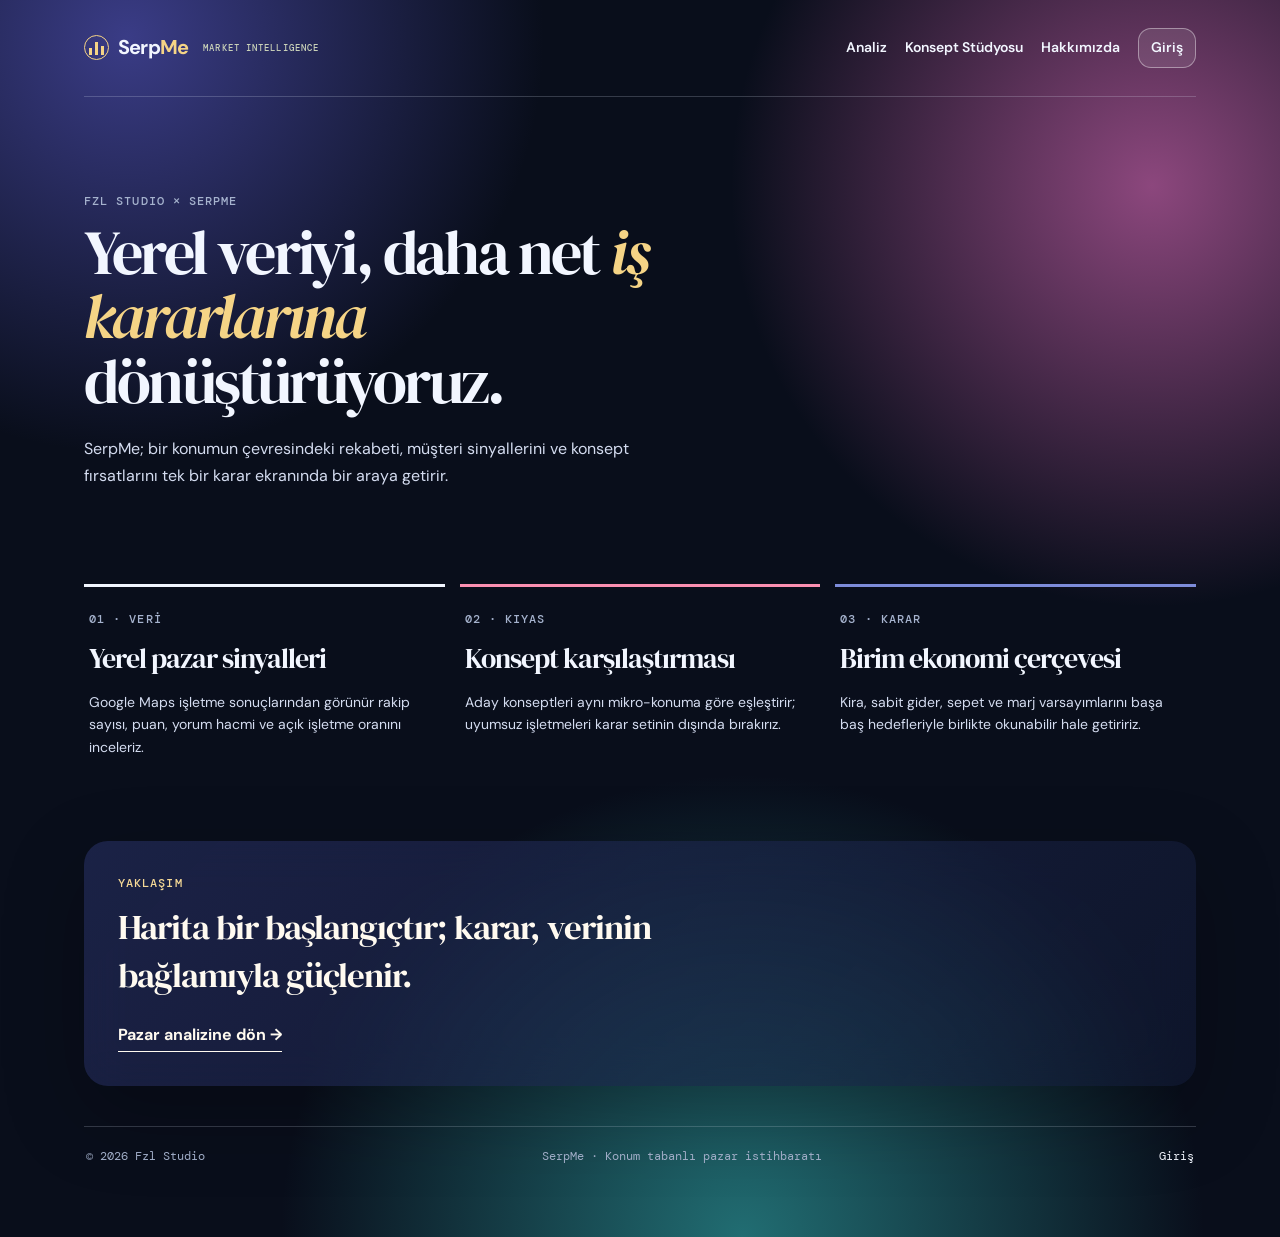
==== commit d385bdad: "SerpMe 3D konsept, güvenlik ve responsive tasarım güncellemesi" ====
--- a/about.html
+++ b/about.html
@@ -7,6 +7,7 @@
   <link rel="stylesheet" href="styles.css" />
   <link rel="stylesheet" href="liquid.css" />
   <link rel="stylesheet" href="smooth.css" />
+  <link rel="stylesheet" href="ui-refinement.css" />
 </head>
 <body>
   <main class="site-page">
--- a/ui-refinement.css
+++ b/ui-refinement.css
@@ -0,0 +1,9 @@
+/* Production layout and typography normalization. */
+:root{--type-xs:.75rem;--type-sm:.875rem;--type-base:1rem;--leading:1.55}
+html{font-size:16px}body{font-size:var(--type-base);line-height:var(--leading)}button,input,select,textarea{font:inherit}.eyebrow{font-size:var(--type-xs);line-height:1.35;letter-spacing:.09em}.hint,.form-status,.studio-note,.editor-status,.vision-actions p{font-size:var(--type-xs)!important;line-height:1.5}h1{font-size:clamp(2.5rem,5.4vw,4rem);line-height:1.04;letter-spacing:-.045em}h2{font-size:clamp(1.75rem,3vw,2.4rem);line-height:1.14}h3{line-height:1.2}
+.hero{display:grid;grid-template-columns:minmax(0,1fr) minmax(340px,445px);gap:42px;align-items:end;min-height:0;padding:26px 42px 38px}.top-nav{grid-column:1/-1}.hero-copy{margin:52px 0 0}.search-card{position:relative;right:auto;bottom:auto;width:100%;align-self:end}.hero-copy>p:last-child{font-size:var(--type-base);line-height:1.65}.brand{min-width:0;font-size:1.25rem}.nav-links{flex-wrap:wrap;justify-content:flex-end}.nav-links a{font-size:var(--type-sm)}.page-nav{gap:16px}.site-footer{font-size:var(--type-xs);line-height:1.5}
+.search-card label,.studio-form label,.login-form label,.feasibility-grid label,.idea-dialog label{font-size:var(--type-sm)}.search-card input,.search-card select,.studio-form input:not([type="checkbox"]),.studio-form select,.login-form input,.feasibility-grid input,.feasibility-grid select,.feasibility-grid textarea,.idea-dialog input,.idea-dialog select,.idea-dialog textarea{font-size:var(--type-sm)}.metric p,.capacity-grid p,.capacity-grid small,.map-stats span,.map-business,.concept-parameters b,.concept-parameters small{font-size:var(--type-xs)}.result,.concept{min-width:0;font-size:var(--type-sm)}.result strong,.concept strong{overflow-wrap:anywhere}.concept{grid-template-columns:32px minmax(0,1.35fr) minmax(0,.9fr) auto}.concept-score{white-space:nowrap}.result{grid-template-columns:minmax(0,1.45fr) auto minmax(0,.9fr) auto}.result span{min-width:0;overflow-wrap:anywhere}
+.studio-grid{grid-template-columns:minmax(300px,390px) minmax(0,1fr)}.studio-output,.studio-form,.concept-vision,.feasibility-section{min-width:0}.capacity-grid{grid-template-columns:repeat(4,minmax(0,1fr))}.capacity-grid strong{font-size:clamp(1.45rem,2.4vw,1.8rem)}.concept-vision{grid-template-columns:minmax(0,.9fr) minmax(0,1.1fr)}.concept-vision h3{font-size:clamp(1.7rem,3vw,2rem)}.selected-item-controls{grid-template-columns:repeat(4,minmax(0,1fr))}.editor-toolbar button,.floor-tabs button{font-size:var(--type-xs)}
+@media(max-width:900px){.hero{grid-template-columns:1fr;gap:24px;padding:24px}.hero-copy{margin:30px 0 0}.search-card{max-width:620px}.studio-grid{grid-template-columns:1fr}.studio-form{grid-template-columns:1fr 1fr}.studio-form>.eyebrow,.studio-form>h2,.studio-form>button,.studio-form>.studio-note{grid-column:1/-1}.capacity-grid{grid-template-columns:repeat(2,minmax(0,1fr))}.concept-vision{grid-template-columns:1fr}.map-businesses{grid-template-columns:repeat(3,minmax(0,1fr))}}
+@media(max-width:680px){main,.site-page{padding:16px 14px 56px}.page-nav{align-items:flex-start}.nav-links{gap:8px}.nav-links a:not(.nav-cta){display:none}.hero{padding:22px 18px 24px}.hero-copy{margin-top:20px}.search-card{grid-template-columns:1fr;padding:18px;gap:12px}.finance-grid,.studio-input-grid,.studio-form{grid-template-columns:1fr}.studio-form>.eyebrow,.studio-form>h2,.studio-form>button,.studio-form>.studio-note{grid-column:auto}.metric-grid,.insight-grid,.plan-grid,.feasibility-grid{grid-template-columns:1fr}.result{grid-template-columns:minmax(0,1fr) auto}.result span:nth-child(3){display:none}.concept{grid-template-columns:28px minmax(0,1fr) auto}.concept>span:nth-child(3){display:none}.studio-hero{padding:42px 0 26px}.studio-hero h1,.about-hero h1,.portfolio-hero h1{font-size:clamp(2.35rem,12vw,3.1rem)}.studio-form,.studio-output{padding:18px}.editor-toolbar{gap:6px}.editor-toolbar button{padding:8px}.selected-item-controls{grid-template-columns:1fr 1fr}.map-businesses{grid-template-columns:1fr 1fr;padding:0 18px 18px}.site-footer{justify-content:flex-start}}
+@media(max-width:400px){.brand small{display:none}.map-businesses{grid-template-columns:1fr}.capacity-grid{grid-template-columns:1fr}.studio-title{display:block}.studio-title>span{display:inline-flex;margin-top:8px}}
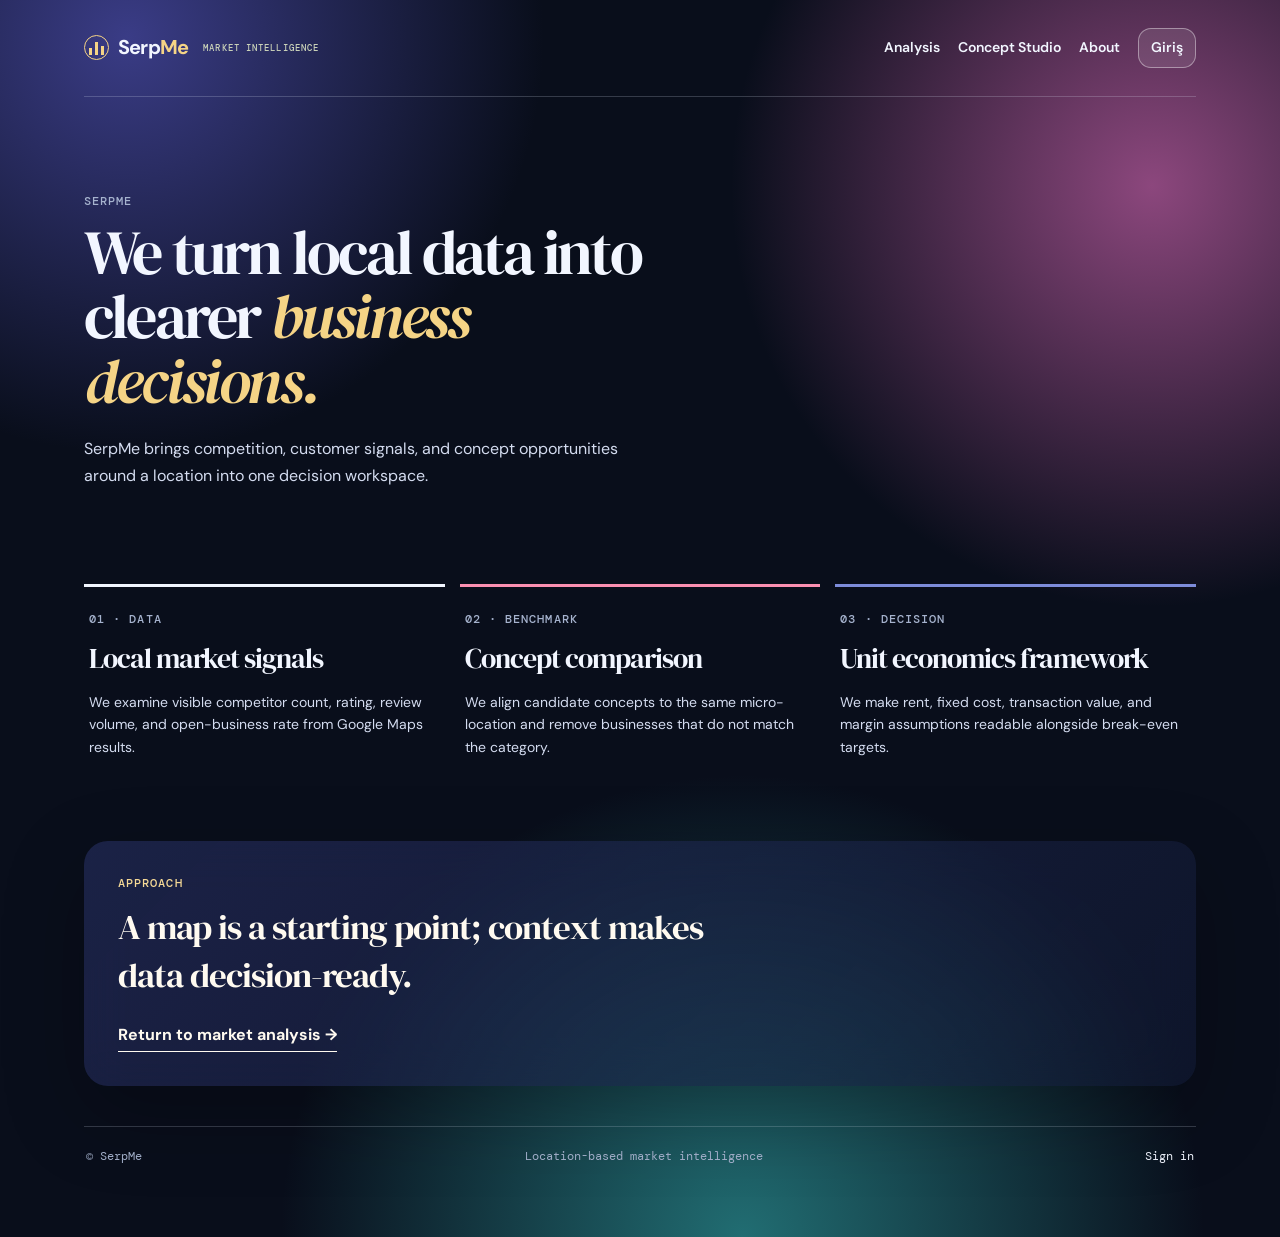
==== commit ef1adef7: "Final English interface and Concept Studio improvements Updated SerpMe branding, translated the inte" ====
--- a/about.html
+++ b/about.html
@@ -1,9 +1,9 @@
 <!doctype html>
-<html lang="tr">
+<html lang="en">
 <head>
   <meta charset="UTF-8" />
   <meta name="viewport" content="width=device-width, initial-scale=1.0" />
-  <title>Hakkımızda — SerpMe</title>
+  <title>About — SerpMe</title>
   <link rel="stylesheet" href="styles.css" />
   <link rel="stylesheet" href="liquid.css" />
   <link rel="stylesheet" href="smooth.css" />
@@ -11,22 +11,22 @@
 </head>
 <body>
   <main class="site-page">
-    <nav class="page-nav" aria-label="Ana menü">
+    <nav class="page-nav" aria-label="Main navigation">
       <a class="brand" href="/"><span class="logo" aria-hidden="true"><i></i><i></i><i></i></span><span>Serp<span class="brand-accent">Me</span></span><small>MARKET INTELLIGENCE</small></a>
-      <div class="nav-links"><a href="/">Analiz</a><a href="/launch.html">Konsept Stüdyosu</a><a href="/about.html" aria-current="page">Hakkımızda</a><a class="nav-cta" data-auth-link href="/login.html">Giriş</a></div>
+      <div class="nav-links"><a href="/">Analysis</a><a href="/launch.html">Concept Studio</a><a href="/about.html" aria-current="page">About</a><a class="nav-cta" data-auth-link href="/login.html">Sign in</a></div>
     </nav>
     <section class="about-hero">
-      <p class="eyebrow">FZL STUDIO × SERPME</p>
-      <h1>Yerel veriyi, daha net <em>iş kararlarına</em> dönüştürüyoruz.</h1>
-      <p>SerpMe; bir konumun çevresindeki rekabeti, müşteri sinyallerini ve konsept fırsatlarını tek bir karar ekranında bir araya getirir.</p>
+      <p class="eyebrow">SERPME</p>
+      <h1>We turn local data into clearer <em>business decisions.</em></h1>
+      <p>SerpMe brings competition, customer signals, and concept opportunities around a location into one decision workspace.</p>
     </section>
     <section class="about-grid">
-      <article><p class="eyebrow">01 · VERİ</p><h2>Yerel pazar sinyalleri</h2><p>Google Maps işletme sonuçlarından görünür rakip sayısı, puan, yorum hacmi ve açık işletme oranını inceleriz.</p></article>
-      <article><p class="eyebrow">02 · KIYAS</p><h2>Konsept karşılaştırması</h2><p>Aday konseptleri aynı mikro-konuma göre eşleştirir; uyumsuz işletmeleri karar setinin dışında bırakırız.</p></article>
-      <article><p class="eyebrow">03 · KARAR</p><h2>Birim ekonomi çerçevesi</h2><p>Kira, sabit gider, sepet ve marj varsayımlarını başa baş hedefleriyle birlikte okunabilir hale getiririz.</p></article>
+      <article><p class="eyebrow">01 · DATA</p><h2>Local market signals</h2><p>We examine visible competitor count, rating, review volume, and open-business rate from Google Maps results.</p></article>
+      <article><p class="eyebrow">02 · BENCHMARK</p><h2>Concept comparison</h2><p>We align candidate concepts to the same micro-location and remove businesses that do not match the category.</p></article>
+      <article><p class="eyebrow">03 · DECISION</p><h2>Unit economics framework</h2><p>We make rent, fixed cost, transaction value, and margin assumptions readable alongside break-even targets.</p></article>
     </section>
-    <section class="about-callout"><p class="eyebrow">YAKLAŞIM</p><h2>Harita bir başlangıçtır; karar, verinin bağlamıyla güçlenir.</h2><a class="text-link" href="/">Pazar analizine dön →</a></section>
-    <footer class="site-footer"><span>© 2026 Fzl Studio</span><span>SerpMe · Konum tabanlı pazar istihbaratı</span><a href="/login.html">Giriş</a></footer>
+    <section class="about-callout"><p class="eyebrow">APPROACH</p><h2>A map is a starting point; context makes data decision-ready.</h2><a class="text-link" href="/">Return to market analysis →</a></section>
+    <footer class="site-footer"><span>© SerpMe</span><span>Location-based market intelligence</span><a href="/login.html">Sign in</a></footer>
   </main>
   <script src="supabase-config.js"></script><script src="auth.js"></script>
 </body>
--- a/ui-refinement.css
+++ b/ui-refinement.css
@@ -7,3 +7,8 @@
 @media(max-width:900px){.hero{grid-template-columns:1fr;gap:24px;padding:24px}.hero-copy{margin:30px 0 0}.search-card{max-width:620px}.studio-grid{grid-template-columns:1fr}.studio-form{grid-template-columns:1fr 1fr}.studio-form>.eyebrow,.studio-form>h2,.studio-form>button,.studio-form>.studio-note{grid-column:1/-1}.capacity-grid{grid-template-columns:repeat(2,minmax(0,1fr))}.concept-vision{grid-template-columns:1fr}.map-businesses{grid-template-columns:repeat(3,minmax(0,1fr))}}
 @media(max-width:680px){main,.site-page{padding:16px 14px 56px}.page-nav{align-items:flex-start}.nav-links{gap:8px}.nav-links a:not(.nav-cta){display:none}.hero{padding:22px 18px 24px}.hero-copy{margin-top:20px}.search-card{grid-template-columns:1fr;padding:18px;gap:12px}.finance-grid,.studio-input-grid,.studio-form{grid-template-columns:1fr}.studio-form>.eyebrow,.studio-form>h2,.studio-form>button,.studio-form>.studio-note{grid-column:auto}.metric-grid,.insight-grid,.plan-grid,.feasibility-grid{grid-template-columns:1fr}.result{grid-template-columns:minmax(0,1fr) auto}.result span:nth-child(3){display:none}.concept{grid-template-columns:28px minmax(0,1fr) auto}.concept>span:nth-child(3){display:none}.studio-hero{padding:42px 0 26px}.studio-hero h1,.about-hero h1,.portfolio-hero h1{font-size:clamp(2.35rem,12vw,3.1rem)}.studio-form,.studio-output{padding:18px}.editor-toolbar{gap:6px}.editor-toolbar button{padding:8px}.selected-item-controls{grid-template-columns:1fr 1fr}.map-businesses{grid-template-columns:1fr 1fr;padding:0 18px 18px}.site-footer{justify-content:flex-start}}
 @media(max-width:400px){.brand small{display:none}.map-businesses{grid-template-columns:1fr}.capacity-grid{grid-template-columns:1fr}.studio-title{display:block}.studio-title>span{display:inline-flex;margin-top:8px}}
+.hero:after{content:none;display:none}
+/* Readable data cards on the dark liquid surface. */
+.viability-section{background:rgba(15,23,50,.78);border-color:rgba(255,255,255,.28);color:var(--ink)}.section-heading>p{color:#d4ddf2}.viability-components{grid-template-columns:repeat(4,minmax(0,1fr));gap:12px}.viability-components article{min-height:150px;padding:16px;background:rgba(255,255,255,.1);border-color:rgba(255,255,255,.22);box-shadow:inset 0 1px 0 rgba(255,255,255,.08)}.viability-components article div{display:block;min-height:47px}.viability-components span{display:block;min-height:2.5em;font:600 var(--type-xs)/1.35 'DM Sans';letter-spacing:.01em;color:#f4f7ff}.viability-components b{display:block;margin-top:5px;font:500 var(--type-xs) 'DM Mono';color:var(--sun)}.viability-components strong{font-size:2rem;color:#fff;margin:10px 0}.viability-components strong small{font-size:var(--type-xs);color:#dbe4f7}.viability-components i{height:6px;border-radius:999px;background:rgba(255,255,255,.18)}.signal-grid article,.reasoning-panel{background:rgba(255,255,255,.09);border-color:rgba(255,255,255,.22)}.signal-grid h3{font-size:2rem;color:#fff}.radius-ladder span,.proxy-list span{min-height:70px;padding:10px;background:rgba(255,255,255,.11);color:#edf2ff;font-size:var(--type-xs);line-height:1.45}.radius-ladder b,.proxy-list b{font-size:var(--type-xs);color:#fff}.reasoning-panel li,.reasoning-panel p{color:#e0e7f7;font-size:var(--type-sm)}.analysis-badges span{color:#fff;background:rgba(10,16,37,.35);border-color:rgba(255,255,255,.35)}
+.map-businesses{grid-template-columns:repeat(3,minmax(0,1fr));gap:16px;padding:0 26px 22px}.map-business{grid-template-columns:30px minmax(0,1fr) auto;gap:10px;align-items:start;padding:13px 0 2px;font-size:var(--type-sm)}.map-business>span{font-size:var(--type-xs)}.map-business strong{font-size:var(--type-sm);line-height:1.35;white-space:normal;overflow-wrap:anywhere}.map-business small{font-size:var(--type-xs);line-height:1.4;white-space:normal;overflow-wrap:anywhere}.map-business b{white-space:nowrap;font-size:1rem;color:var(--sun)}.map-business b small{font-size:var(--type-xs)}
+@media(max-width:950px){.viability-components{grid-template-columns:repeat(3,minmax(0,1fr))}}@media(max-width:680px){.viability-components{grid-template-columns:repeat(2,minmax(0,1fr));gap:9px}.viability-components article{min-height:136px;padding:13px}.viability-components strong{font-size:1.7rem}.map-businesses{grid-template-columns:1fr 1fr;gap:10px;padding:0 18px 18px}}@media(max-width:420px){.viability-components,.map-businesses{grid-template-columns:1fr}.viability-components article{min-height:0}.radius-ladder,.proxy-list{grid-template-columns:1fr 1fr}}
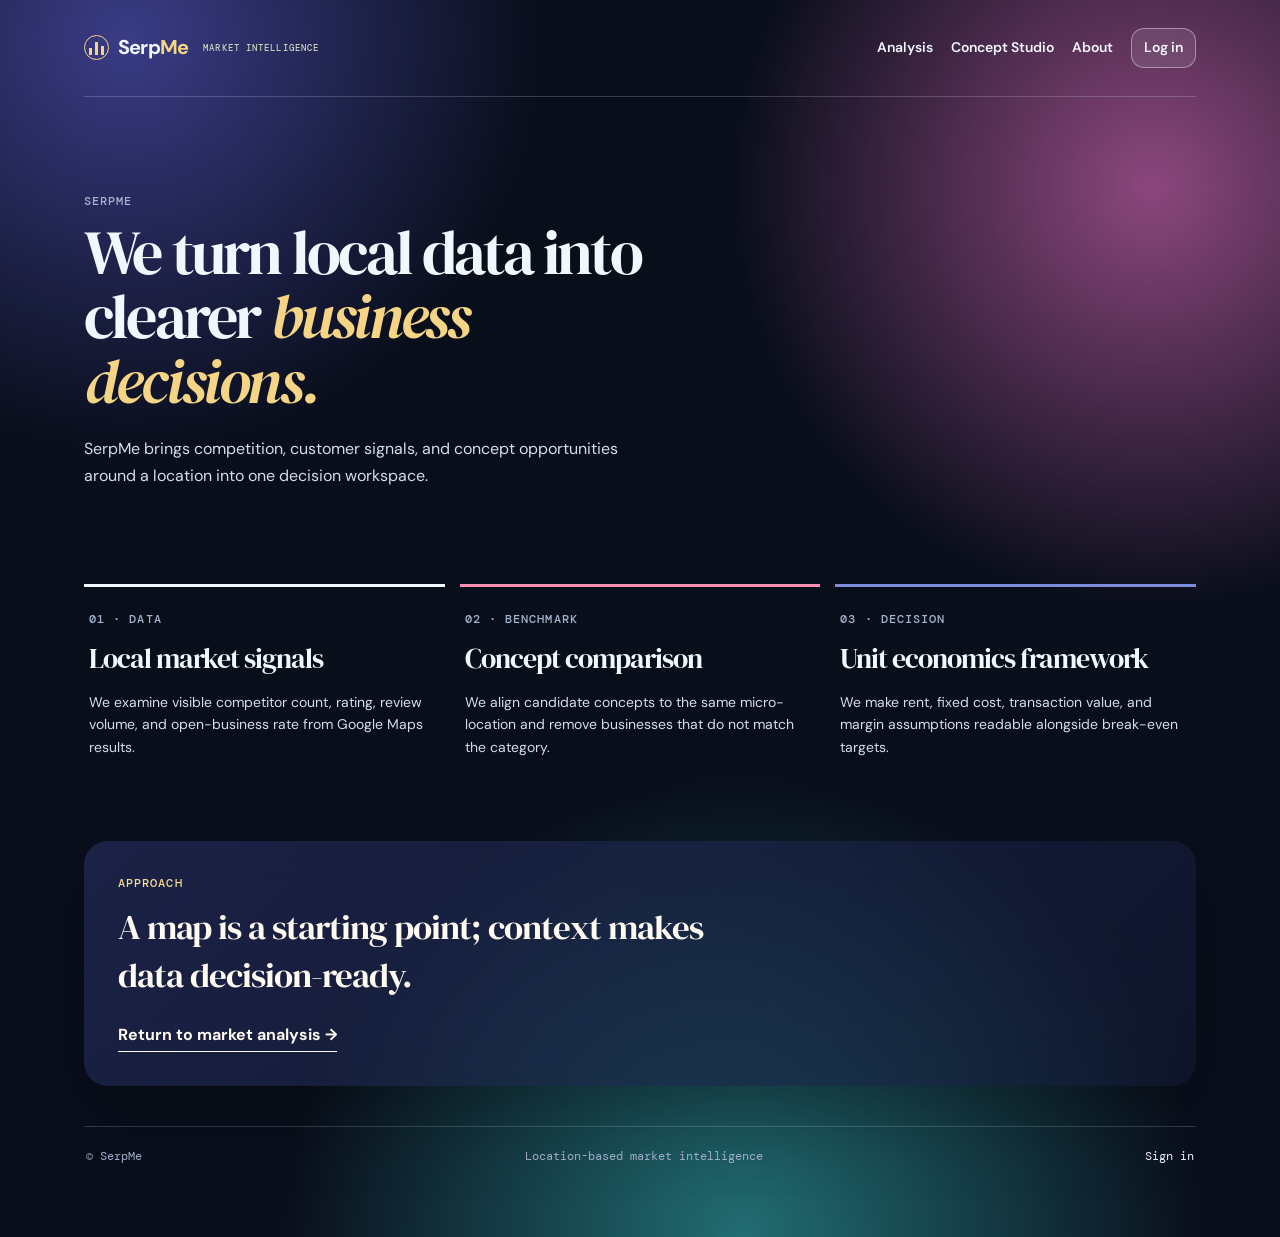
==== commit 7e1070de: "Improve authentication labels and document system architecture Updated the interface to use Log in a" ====
--- a/about.html
+++ b/about.html
@@ -13,7 +13,7 @@
   <main class="site-page">
     <nav class="page-nav" aria-label="Main navigation">
       <a class="brand" href="/"><span class="logo" aria-hidden="true"><i></i><i></i><i></i></span><span>Serp<span class="brand-accent">Me</span></span><small>MARKET INTELLIGENCE</small></a>
-      <div class="nav-links"><a href="/">Analysis</a><a href="/launch.html">Concept Studio</a><a href="/about.html" aria-current="page">About</a><a class="nav-cta" data-auth-link href="/login.html">Sign in</a></div>
+      <div class="nav-links"><a href="/">Analysis</a><a href="/launch.html">Concept Studio</a><a href="/about.html" aria-current="page">About</a><a class="nav-cta" data-auth-link href="/login.html">Log in</a></div>
     </nav>
     <section class="about-hero">
       <p class="eyebrow">SERPME</p>
--- a/ui-refinement.css
+++ b/ui-refinement.css
@@ -12,3 +12,4 @@
 .viability-section{background:rgba(15,23,50,.78);border-color:rgba(255,255,255,.28);color:var(--ink)}.section-heading>p{color:#d4ddf2}.viability-components{grid-template-columns:repeat(4,minmax(0,1fr));gap:12px}.viability-components article{min-height:150px;padding:16px;background:rgba(255,255,255,.1);border-color:rgba(255,255,255,.22);box-shadow:inset 0 1px 0 rgba(255,255,255,.08)}.viability-components article div{display:block;min-height:47px}.viability-components span{display:block;min-height:2.5em;font:600 var(--type-xs)/1.35 'DM Sans';letter-spacing:.01em;color:#f4f7ff}.viability-components b{display:block;margin-top:5px;font:500 var(--type-xs) 'DM Mono';color:var(--sun)}.viability-components strong{font-size:2rem;color:#fff;margin:10px 0}.viability-components strong small{font-size:var(--type-xs);color:#dbe4f7}.viability-components i{height:6px;border-radius:999px;background:rgba(255,255,255,.18)}.signal-grid article,.reasoning-panel{background:rgba(255,255,255,.09);border-color:rgba(255,255,255,.22)}.signal-grid h3{font-size:2rem;color:#fff}.radius-ladder span,.proxy-list span{min-height:70px;padding:10px;background:rgba(255,255,255,.11);color:#edf2ff;font-size:var(--type-xs);line-height:1.45}.radius-ladder b,.proxy-list b{font-size:var(--type-xs);color:#fff}.reasoning-panel li,.reasoning-panel p{color:#e0e7f7;font-size:var(--type-sm)}.analysis-badges span{color:#fff;background:rgba(10,16,37,.35);border-color:rgba(255,255,255,.35)}
 .map-businesses{grid-template-columns:repeat(3,minmax(0,1fr));gap:16px;padding:0 26px 22px}.map-business{grid-template-columns:30px minmax(0,1fr) auto;gap:10px;align-items:start;padding:13px 0 2px;font-size:var(--type-sm)}.map-business>span{font-size:var(--type-xs)}.map-business strong{font-size:var(--type-sm);line-height:1.35;white-space:normal;overflow-wrap:anywhere}.map-business small{font-size:var(--type-xs);line-height:1.4;white-space:normal;overflow-wrap:anywhere}.map-business b{white-space:nowrap;font-size:1rem;color:var(--sun)}.map-business b small{font-size:var(--type-xs)}
 @media(max-width:950px){.viability-components{grid-template-columns:repeat(3,minmax(0,1fr))}}@media(max-width:680px){.viability-components{grid-template-columns:repeat(2,minmax(0,1fr));gap:9px}.viability-components article{min-height:136px;padding:13px}.viability-components strong{font-size:1.7rem}.map-businesses{grid-template-columns:1fr 1fr;gap:10px;padding:0 18px 18px}}@media(max-width:420px){.viability-components,.map-businesses{grid-template-columns:1fr}.viability-components article{min-height:0}.radius-ladder,.proxy-list{grid-template-columns:1fr 1fr}}
+.demand-lab{margin:24px 0;padding:26px;border:1px solid rgba(255,255,255,.24);border-radius:24px;background:rgba(15,23,50,.76)}.demand-grid{display:grid;grid-template-columns:repeat(2,minmax(0,1fr));gap:14px}.demand-panel{padding:16px;border:1px solid rgba(255,255,255,.18);border-radius:16px;background:rgba(255,255,255,.07)}.demand-fields{display:grid;grid-template-columns:repeat(2,minmax(0,1fr));gap:11px}.demand-fields label{font-size:var(--type-xs);color:#edf2ff}.demand-fields input,.demand-fields select{width:100%;margin-top:5px;padding:10px 11px;border:1px solid rgba(255,255,255,.23);border-radius:10px;background:rgba(8,14,35,.76);color:#fff;font:var(--type-sm) 'DM Sans'}.field-note{margin:12px 0 0;color:#d8e1f4;font-size:var(--type-xs);line-height:1.5}.demand-actions{display:flex;gap:14px;align-items:center;flex-wrap:wrap;margin-top:16px}.demand-actions .form-status{margin:0;color:#dce5f8}.demand-result{display:grid;grid-template-columns:repeat(3,minmax(0,1fr));gap:12px;margin-top:16px}.demand-result article{padding:16px;border-radius:15px;background:rgba(255,255,255,.1);border:1px solid rgba(255,255,255,.2)}.demand-result p,.demand-result small{margin:0;color:#d7e1f5;font-size:var(--type-xs)}.demand-result strong{display:block;margin:8px 0 4px;font:600 1.65rem 'DM Serif Display';color:#fff}@media(max-width:680px){.demand-lab{padding:18px}.demand-grid,.demand-result,.demand-fields{grid-template-columns:1fr}.demand-actions{align-items:flex-start}}
